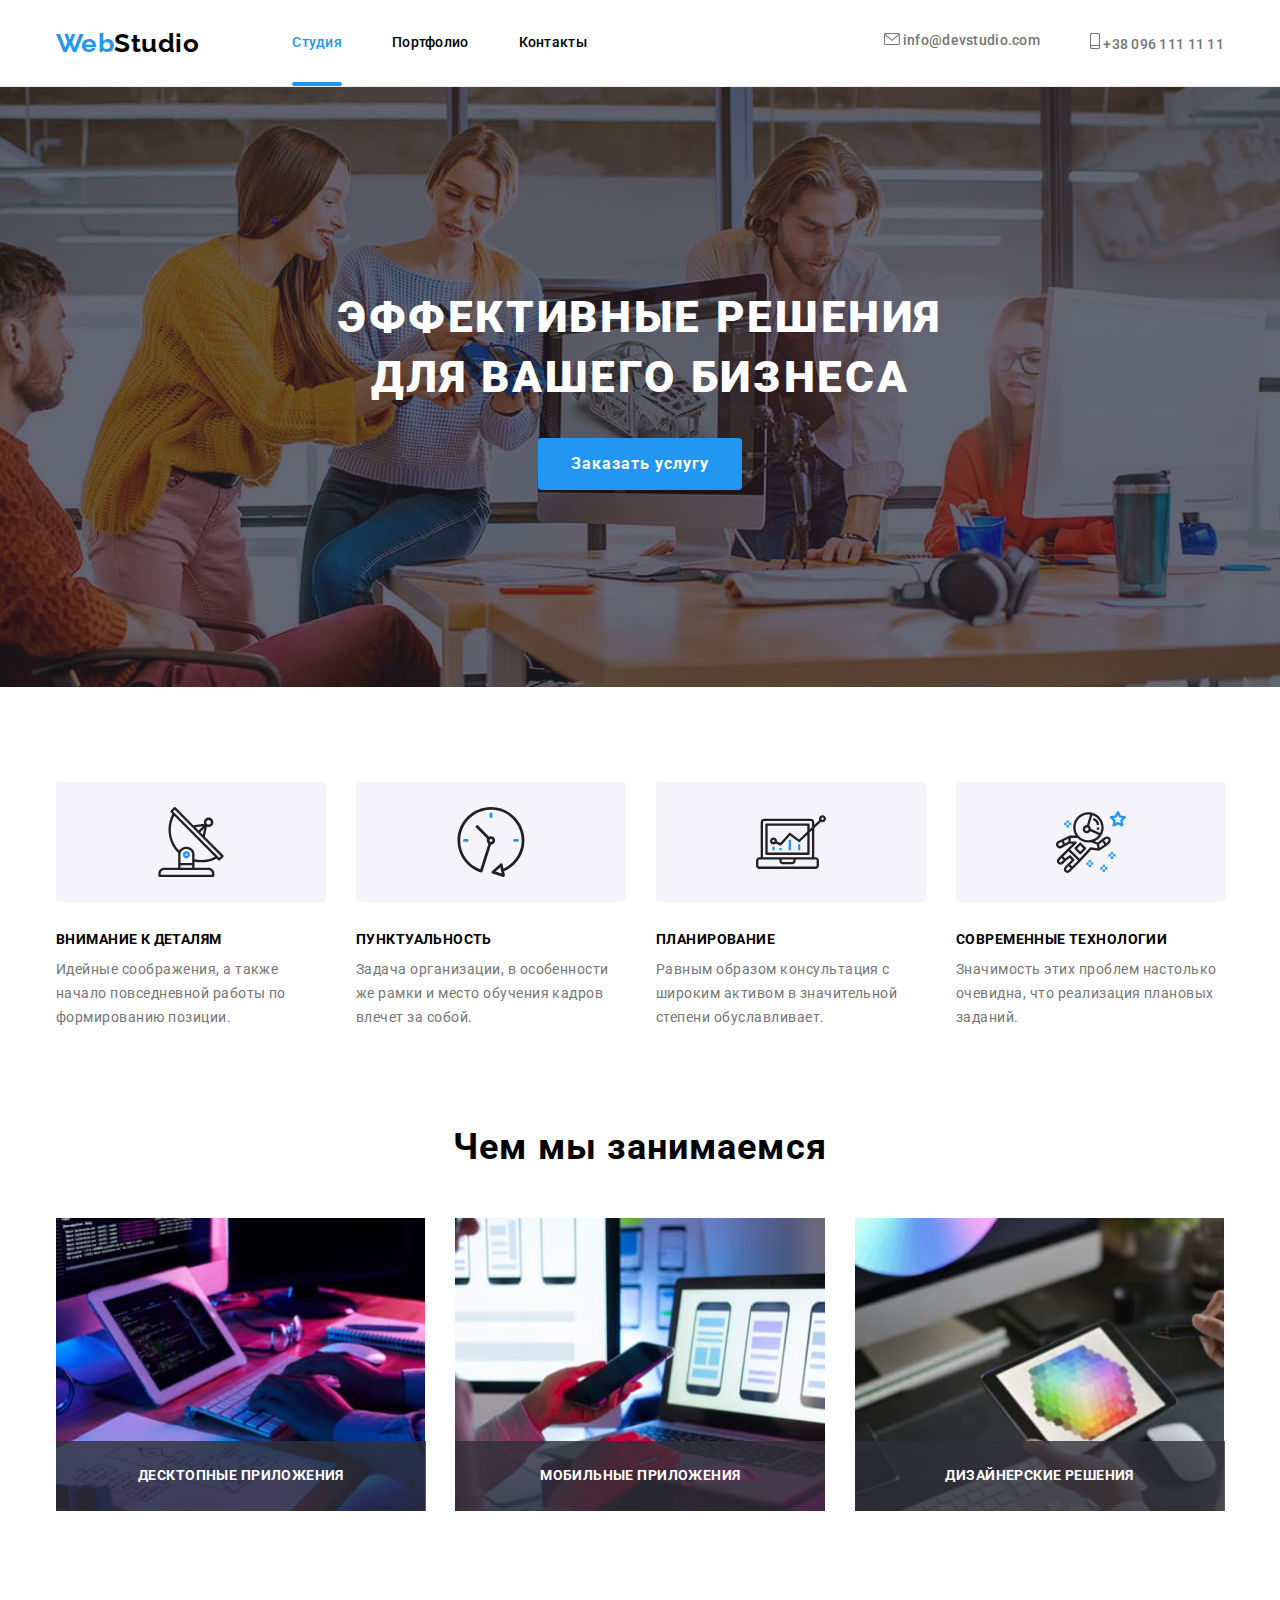
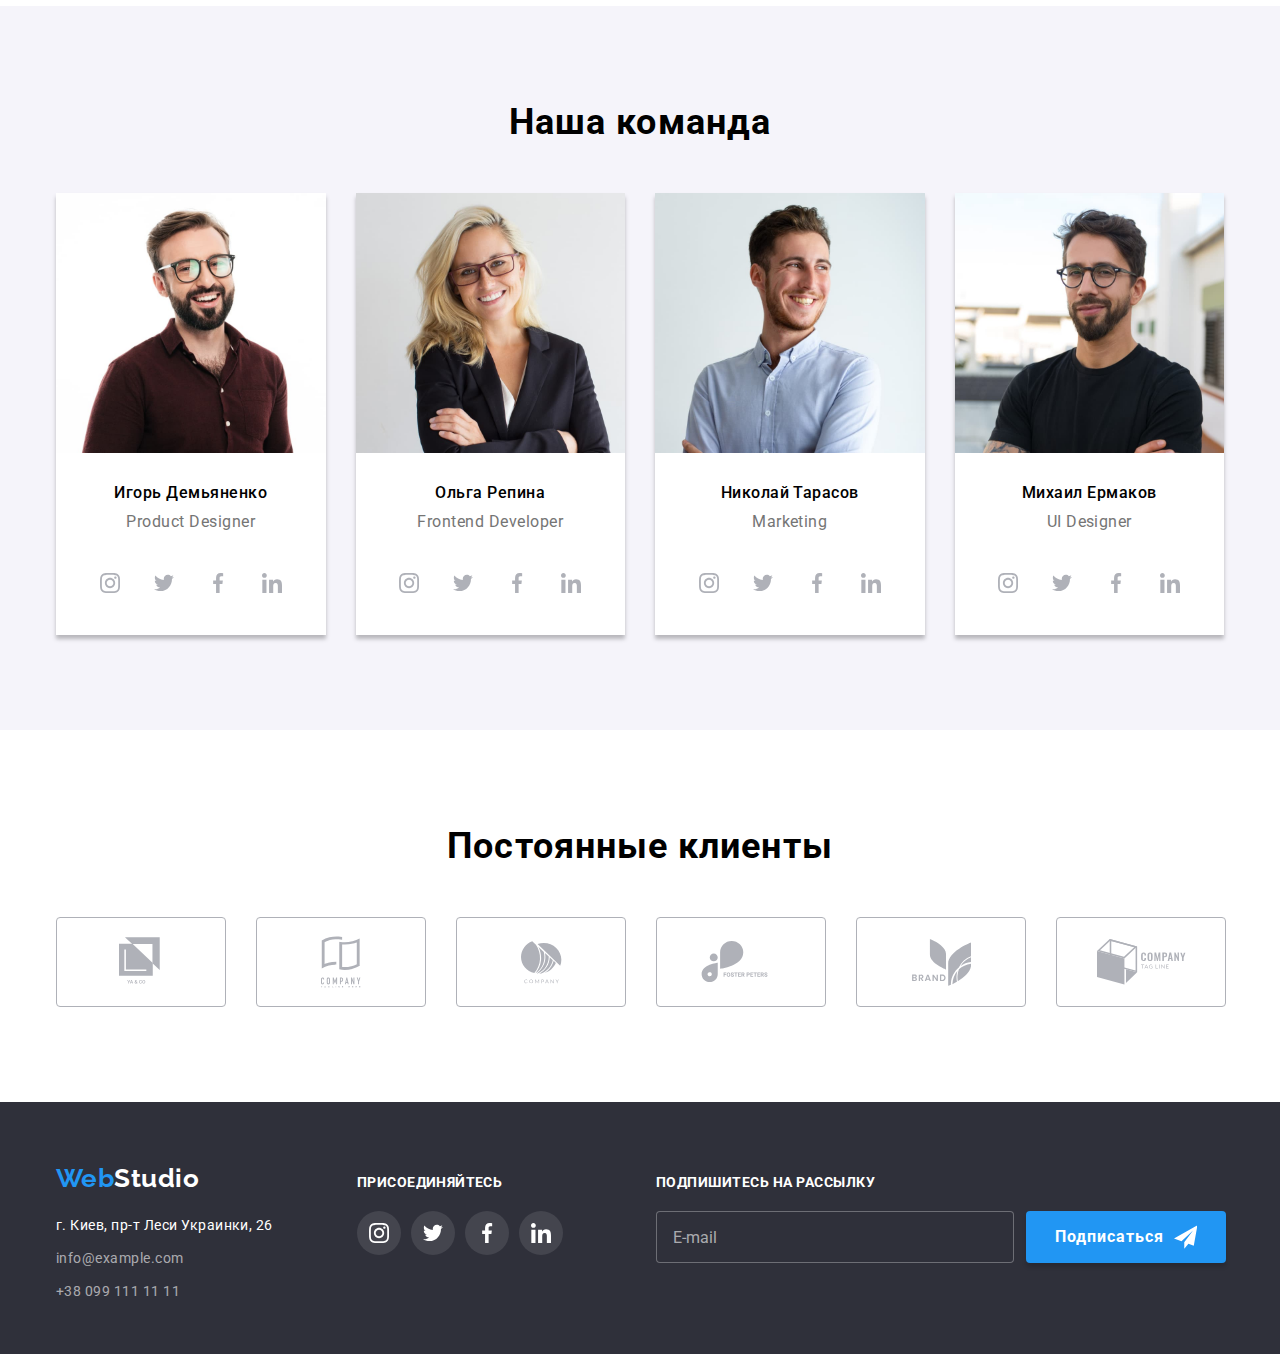
==== index.html @ c811839e "commit-1" ====
<!DOCTYPE html>
<html lang="ru">
<head>
    <meta charset="UTF-8">
    <meta name="viewport" content="width=device-width, initial-scale=1.0">
    <title>goit-markup-hw-06</title>
    <link rel="stylesheet" href="./css/modern-normalize.css" />
    <link rel="preconnect" href="https://fonts.gstatic.com">
    <link
        href="https://fonts.googleapis.com/css2?family=Raleway:wght@400;700&family=Roboto:wght@400;500;700;900&display=swap"
        rel="stylesheet">
    <link rel="stylesheet" href="./css/common.css" />
    <link rel="stylesheet" href="./css/styles.css" />
</head>
<body>
    <header class="header">
        <div class="container">
            <nav class="main-nav">
                <a href="#" class="logo">Web<Span class="logo-header">Studio</span></a>
                <ul class="site-nav list">
                    <li class="item-nav">
                        <a href="#studio" class="link current">Студия</a>
                    </li>
                    <li class="item-nav">
                        <a href="./portfolio.html" class="link">Портфолио</a>
                    </li>
                    <li class="item-nav">
                        <a href="#kontakts" class="link">Контакты</a>
                    </li>
                </ul>
                <ul class="auth-nav list">
                    <li class="item-nav">
                        <a href="mailto:info@devstudio.com" class="link-nav">
                            <svg class="header-icon" width="16" height="12">
                                <use href="./images/icons.svg/symbol-defs.svg#icon-envelope"></use>
                            </svg>
                            info@devstudio.com</a>
                    </li>
                    <li class="item-nav">
                        <a href="tel:+380961111111" class="link-nav">
                            <svg class="header-icon" width="10" height="16">
                                <use href="./images/icons.svg/symbol-defs.svg#icon-smartphone"></use>
                            </svg>
                            +38 096 111 11 11</a>
                    </li>
                </ul>
            </nav>
        </div>
    </header>
    <main>
        <section class="hero">
            <div class="container">
                <h1 class="title">Эффективные решения <br /> для вашего бизнеса</h1>
                <button type="button" class="title-button" data-modal-open>Заказать услугу</button>
                <div class="backdrop is-hidden" data-modal>
                    <div class="modal">
                        <button class="close-icon" data-modal-close>
                            <svg width="18" height="18">
                                <use href="./images/icons.svg/symbol-defs.svg#icon-close-black"></use>
                            </svg>
                        </button>
                        <form class="form js-speaker-form" autocomplete="off">
                            <p class="form-title">Оставьте свои данные, мы вам перезвоним</p>
                            <div class="form-field">
                                <label for="name" class="form-label">Имя</label>
                                <div class="form-modal">
                                    <input class="form-input" type="text" name="user-name" id="name" />
                                    <span class="person-icon">
                                        <svg width="18" height="18">
                                        <use href="./images/icons.svg/symbol-defs.svg#icon-person-black-18dp-1"></use>
                                        </svg>
                                    </span>
                                </div>
                            </div>
                            <div class="form-field">
                                <label for="tel">Телефон</label>
                                <div class="form-modal">
                                    <input class="form-input" type="tel" name="tel" id="tel" />
                                    <span class="person-icon">
                                        <svg width="18" height="18">
                                            <use href="./images/icons.svg/symbol-defs.svg#icon-phone-black-18dp-1"></use>
                                        </svg>
                                    </span>
                                </div>
                            </div>
                            <div class="form-field">
                                <label for="mail">Почта</label>
                                <div class="form-modal">
                                    <input class="form-input" type="email" name="mail" id="mail" />
                                    <span class="person-icon">
                                        <svg width="18" height="18">
                                            <use href="./images/icons.svg/symbol-defs.svg#icon-email-black-18dp-1"></use>
                                        </svg>
                                    </span>
                                </div>
                            </div>
                            <div class="form-field form-comment">
                                <label for="comment">Комментарий</label>
                                <textarea class="textarea" name="comment" id="comment" rows="8" placeholder="Введите текст"></textarea>
                            </div>
                            <div class="form-policy">
                                <label class="label">
                                    <input class="checkbox visually-hidden" type="checkbox" name="policy" id="policy" />                                   
                                    <svg class="checkbox-icon" width="16" height="15">
                                        <use href="./images/icons.svg/symbol-defs.svg#icon-icon-check-1"> </use>
                                    </svg>
                                </label>
                                <label class="check-policy" for="policy">Соглашаюсь с рассылкой и принимаю <a class="policy" href="">Условия договора</a>
                                </label>
                            </div>
                            <button type="submit" disabled>Отправить</button>
                        </form>
                    </div>
                </div>
            </div>
        </section>
        <section class="section-main">
            <div class="container">
                <ul class="list">
                    <li class="fora">
                        <div class="icon">
                            <svg class="fora-icon" width="70" height="70">
                                <use href="./images/icons.svg/symbol-defs.svg#icon-antenna-1"></use>
                            </svg>
                        </div>
                        <h3 class="small-title">Внимание к деталям</h3>
                        <p class="best">Идейные соображения, а также начало повседневной работы по формированию позиции.</p>
                    </li>
                    <li class="fora">
                        <div class="icon">
                            <svg class="fora-icon" width="70" height="70">
                                <use href="./images/icons.svg/symbol-defs.svg#icon-clock-1"></use>
                            </svg>
                        </div>
                        <h3 class="small-title">Пунктуальность</h3>
                        <p class="best">Задача организации, в особенности же рамки и место обучения кадров влечет за собой.</p>
                    </li>
                    <li class="fora">
                        <div class="icon">
                            <svg class="fora-icon" width="70" height="70">
                                <use href="./images/icons.svg/symbol-defs.svg#icon-diagram-1"></use>
                            </svg>
                        </div>
                        <h3 class="small-title">Планирование</h3>
                        <p class="best">Равным образом консультация с широким активом в значительной степени обуславливает.</p>
                    </li>
                    <li class="fora">
                        <div class="icon">
                            <svg class="fora-icon" width="70" height="70">
                                <use href="./images/icons.svg/symbol-defs.svg#icon-astronaut-1"></use>
                            </svg>
                        </div>
                        <h3 class="small-title">Современные технологии</h3>
                        <p class="best">Значимость этих проблем настолько очевидна, что реализация плановых заданий.</p>
                    </li>
                </ul>
            </div>
        </section>
        <section class="center">
            <div class="container">
                <h2 id="studio" class="mide-title">Чем мы занимаемся</h2>
                <ul class="list studio">
                    <li class="picture">
                        <img src="images/1.jpg" alt="руки на клавиатуре" width="370">
                        <div class="specific">
                            десктопные приложения
                        </div>
                    </li>
                    <li class="picture">
                        <img src="images/2.jpg" alt="со смартфоном в руке" width="370">
                        <div class="specific">
                            Мобильные приложения
                        </div>
                    </li>
                    <li class="picture">
                        <img src="images/3.jpg" alt="проект на планшете" width="370">
                        <div class="specific">
                            Дизайнерские решения
                        </div>
                    </li>
                </ul>
            </div>
        </section>
        <section class="team">
            <div class="container">
                <h2 class="mide-title">Наша команда</h2>
                <ul class="list our-team">
                    <li class="spets">
                        <img src="images/id.jpg" alt="Игорь Демьяненко" width="270">
                        <div class="vizitka">
                            <h3 class="name">Игорь Демьяненко</h3>
                            <p class="profil">Product Designer</p>
                        </div>
                        <ul class="list list-team">
                            <li class="social-item">
                                <a href="#" class="social-link">
                                    <svg class="social-icon" width="20" height="20">
                                        <use href="./images/icons.svg/symbol-defs.svg#icon-instagram-2"></use>
                                    </svg>
                                </a>
                            </li>
                            <li class="social-item">
                                <a href="#" class="social-link">
                                    <svg class="social-icon" width="20" height="20">
                                        <use href="./images/icons.svg/symbol-defs.svg#icon-twitter-1"></use>
                                    </svg>
                                </a>
                            </li>
                            <li class="social-item">
                                <a href="#" class="social-link">
                                    <svg class="social-icon" width="20" height="20">
                                        <use href="./images/icons.svg/symbol-defs.svg#icon-facebook-1"></use>
                                    </svg>
                                </a>
                            </li>
                            <li class="social-item">
                                <a href="#" class="social-link">
                                    <svg class="social-icon" width="20" height="20">
                                        <use href="./images/icons.svg/symbol-defs.svg#icon-linkedin-1"></use>
                                    </svg>
                                </a>
                            </li>
                        </ul>
                    </li>
                    <li class="spets">
                        <img src="images/or.jpg" alt="Ольга Репина" width="270">
                        <div class="vizitka">
                            <h3 class="name">Ольга Репина</h3>
                            <p class="profil">Frontend Developer</p>
                        </div>
                        <ul class="list list-team">
                            <li class="social-item">
                                <a href="#" class="social-link">
                                    <svg class="social-icon" width="20" height="20">
                                        <use href="./images/icons.svg/symbol-defs.svg#icon-instagram-2"></use>
                                    </svg>
                                </a>
                            </li>
                            <li class="social-item">
                                <a href="#" class="social-link">
                                    <svg class="social-icon" width="20" height="20">
                                        <use href="./images/icons.svg/symbol-defs.svg#icon-twitter-1"></use>
                                    </svg>
                                </a>
                            </li>
                            <li class="social-item">
                                <a href="#" class="social-link">
                                    <svg class="social-icon" width="20" height="20">
                                        <use href="./images/icons.svg/symbol-defs.svg#icon-facebook-1"></use>
                                    </svg>
                                </a>
                            </li>
                            <li class="social-item">
                                <a href="#" class="social-link">
                                    <svg class="social-icon" width="20" height="20">
                                        <use href="./images/icons.svg/symbol-defs.svg#icon-linkedin-1"></use>
                                    </svg>
                                </a>
                            </li>
                        </ul>
                    </li>
                    <li class="spets">
                        <img src="images/nt.jpg" alt="Николай Тарасов" width="270">
                        <div class="vizitka">
                            <h3 class="name">Николай Тарасов</h3>
                            <p class="profil">Marketing</p>
                        </div>
                        <ul class="list list-team">
                            <li class="social-item">
                                <a href="#" class="social-link">
                                    <svg class="social-icon" width="20" height="20">
                                        <use href="./images/icons.svg/symbol-defs.svg#icon-instagram-2"></use>
                                    </svg>
                                </a>
                            </li>
                            <li class="social-item">
                                <a href="#" class="social-link">
                                    <svg class="social-icon" width="20" height="20">
                                        <use href="./images/icons.svg/symbol-defs.svg#icon-twitter-1"></use>
                                    </svg>
                                </a>
                            </li>
                            <li class="social-item">
                                <a href="#" class="social-link">
                                    <svg class="social-icon" width="20" height="20">
                                        <use href="./images/icons.svg/symbol-defs.svg#icon-facebook-1"></use>
                                    </svg>
                                </a>
                            </li>
                            <li class="social-item">
                                <a href="#" class="social-link">
                                    <svg class="social-icon" width="20" height="20">
                                        <use href="./images/icons.svg/symbol-defs.svg#icon-linkedin-1"></use>
                                    </svg>
                                </a>
                            </li>
                        </ul>
                    </li>
                    <li class="spets">
                        <img src="images/me.jpg" alt="Михаил Ермаков" width="270">
                        <div class="vizitka">
                            <h3 class="name">Михаил Ермаков</h3>
                            <p class="profil">UI Designer</p>
                        </div>
                        <ul class="list list-team">
                            <li class="social-item">
                                <a href="#" class="social-link">
                                    <svg class="social-icon" width="20" height="20">
                                        <use href="./images/icons.svg/symbol-defs.svg#icon-instagram-2"></use>
                                    </svg>
                                </a>
                            </li>
                            <li class="social-item">
                                <a href="#" class="social-link">
                                    <svg class="social-icon" width="20" height="20">
                                        <use href="./images/icons.svg/symbol-defs.svg#icon-twitter-1"></use>
                                    </svg>
                                </a>
                            </li>
                            <li class="social-item">
                                <a href="#" class="social-link">
                                    <svg class="social-icon" width="20" height="20">
                                        <use href="./images/icons.svg/symbol-defs.svg#icon-facebook-1"></use>
                                    </svg>
                                </a>
                            </li>
                            <li class="social-item">
                                <a href="#" class="social-link">
                                    <svg class="social-icon" width="20" height="20">
                                        <use href="./images/icons.svg/symbol-defs.svg#icon-linkedin-1"></use>
                                    </svg>
                                </a>
                            </li>
                        </ul>
                    </li>
                </ul>
            </div>
        </section>
        <section class="constant-clients">
            <div class="container">
                <h2 class="title-clients">Постоянные клиенты</h2>
                <ul class="list clients">
                    <li class="company">
                        <a href="#" class="logocompany">
                            <svg class="logocompany-icon" width="45" height="50">
                                <use href="./images/icons.svg/symbol-defs.svg#icon-logo-1"></use>
                            </svg>
                        </a>
                    </li>
                    <li class="company">
                        <a href="#" class="logocompany">
                            <svg class="logocompany-icon" width="40" height="52">
                                <use href="./images/icons.svg/symbol-defs.svg#icon-logo-2"></use>
                            </svg>
                        </a>
                    </li>
                    <li class="company">
                        <a href="#" class="logocompany">
                            <svg class="logocompany-icon" width="41" height="43">
                                <use href="./images/icons.svg/symbol-defs.svg#icon-logo-3"></use>
                            </svg>
                        </a>
                    </li>
                    <li class="company">
                        <a href="#" class="logocompany">
                            <svg class="logocompany-icon" width="80" height="42">
                                <use href="./images/icons.svg/symbol-defs.svg#icon-logo-4"></use>
                            </svg>
                        </a>
                    </li>
                    <li class="company">
                        <a href="#" class="logocompany">
                            <svg class="logocompany-icon" width="59" height="47">
                                <use href="./images/icons.svg/symbol-defs.svg#icon-logo-5"></use>
                            </svg>
                        </a>
                    </li>
                    <li class="company">
                        <a href="#" class="logocompany">
                            <svg class="logocompany-icon" width="89" height="46">
                                <use href="./images/icons.svg/symbol-defs.svg#icon-logo-6"></use>
                            </svg>
                        </a>
                    </li>
                </ul>
            </div>
        </section>
    </main>
    <footer class="down">
        <div class="container">    
            <div class="atribut">
                <a href="#" class="logo">Web<Span class="logo-footer">Studio</span></a>
                <address class="contacts-links"> 
                    <p id="kontakts"><a href="#" class="address">г. Киев, пр-т Леси Украинки, 26</a> </p>
                    <ul class="list footer">
                        <li class="footer-mail">
                            <a href="mailto:info@example.com" class="kontakts-down">info@example.com</a>
                        </li>
                        <li class="footer-mail">
                            <a href="tel:+380991111111" class="kontakts-down">+38 099 111 11 11</a>
                        </li>
                    </ul>
                </address>
            </div>
            <div class="social">
                <h3 class="provide">присоединяйтесь</h3>
                <ul class="list list-team">
                    <li class="social-footer">
                        <a href="#" class="social-team">
                            <svg class="footer-icon" width="20" height="20">
                                <use href="./images/icons.svg/symbol-defs.svg#icon-instagram-2"></use>
                            </svg>
                        </a>
                    </li>
                    <li class="social-footer">
                        <a href="#" class="social-team">
                            <svg class="footer-icon" width="20" height="20">
                                <use href="./images/icons.svg/symbol-defs.svg#icon-twitter-1"></use>
                            </svg>
                        </a>
                    </li>
                    <li class="social-footer">
                        <a href="#" class="social-team">
                            <svg class="footer-icon" width="20" height="20">
                                <use href="./images/icons.svg/symbol-defs.svg#icon-facebook-1"></use>
                            </svg>
                        </a>
                    </li>
                    <li class="social-footer">
                        <a href="#" class="social-team">
                            <svg class="footer-icon" width="20" height="20">
                                <use href="./images/icons.svg/symbol-defs.svg#icon-linkedin-1"></use>
                            </svg>
                        </a>
                    </li>
                </ul>
            </div>
            <form class="js-speaker-form form-link">
                <p class="form-footer">Подпишитесь на рассылку</p>            
                <div class="form-email">
                    <label for="email"></label>
                    <input type="email" name="mail" id="email" placeholder="E-mail"/>
                        
                    <button class="footer-button" type="submit">Подписаться
                        <svg class="send-icon" width="24" height="24">
                            <use href="./images/icons.svg/symbol-defs.svg#icon-icon-send"></use>
                        </svg>
                    </button>
                </div>
            </form>
        </div>
    </footer>
    <script src="./js/modal.js"></script>
    <!-- вставка, чтоб не отправлялись формы -->
    <script>
        (() => {
            document
                .querySelector('.js-speaker-form')
                .addEventListener('submit', e => {
                    e.preventDefault();

                    new FormData(e.currentTarget).forEach((value, name) =>
                        console.log('${name}: ${value}'),
                    );
                });
        })();
    </script>
</body>
</html>
---- css/common.css ----
html {
  box-sizing: border-box;
}

*,
*::before,
*::after {
  box-sizing: inherit;
}

* {
  margin: 0;
  padding: 0;
}

:root {
  --white-text: rgba(255, 255, 255, 1);
  --blue: rgba(33, 150, 243, 1);
  --blue-portfolio: rgba(33, 150, 243, 0.9);
  --grey-text: rgba(117, 117, 117, 1);
  --grey-light-background: rgba(245, 244, 250, 1);
  --grey-light-op60: rgba(255, 255, 255, 0.6);
  --black-background: rgba(47, 48, 58, 1);
  --grey-background: #f5f4fa;
  --blue-logo: #2196f3;
  --black-text: #000000;
  --border: rgba(236, 236, 236, 1);
  --border-portfolio: rgba(238, 238, 238, 1);
  --social-background: rgba(255, 255, 255, 0.1);
  --backdrop: rgba(0, 0, 0, 0.2);
  --grey-border-form: rgba(33, 33, 33, 0.2);
}

body {
  font-family: 'Roboto', sans-serif;
  letter-spacing: 0.03em;
}

.container {
  width: 1200px;
  margin: 0 auto;
  padding: 0 15px;
  border: 1px solid transparent;
}

.list {
  list-style: none;
  font-weight: 500;
  margin-top: 0;
  margin-bottom: 0;
  display: flex;
}

.header {
  background-color: #ffffff;
  border-bottom-width: 1px;
  border-bottom-style: solid;
  border-color: var(--border);
}

.main-nav {
  display: flex;
  align-items: center;
}

.logo {
  font-family: 'Raleway', sans-serif;
  font-weight: 700;
  font-size: 26px;
  line-height: 1.19;
  color: var(--blue-logo);
}

.logo-header,
.link {
  color: var(--black-text);
}

.site-nav {
  display: flex;
  margin-left: 93px;
  padding: 0;
}

.auth-nav {
  display: flex;
  margin-left: auto;
}

.site-nav .item-nav {
  margin-right: 50px;
}

.auth-nav .item-nav + .item-nav {
  margin-left: 50px;
}

.site-nav .link {
  display: block;
  padding-top: 32px;
  padding-bottom: 32px;
  color: var(--black-text);
  transition: color 250ms cubic-bezier(0.4, 0, 0.2, 1);
}

.site-nav .link:hover,
.site-nav .link:focus,
.auth-nav .link-nav:hover,
.auth-nav .link-nav:focus,
.logo:hover {
  color: var(--blue);
}

.link,
.link-nav {
  font-weight: 500;
  font-size: 14px;
  line-height: 1.14;
  letter-spacing: 0.02em;
}

.auth-nav .link-nav {
  display: block;
  padding-top: 32px;
  padding-bottom: 32px;
  color: var(--grey-text);
  transition: color 250ms cubic-bezier(0.4, 0, 0.2, 1);
}

.header-icon {
  fill: currentColor;
  transition: fill 250ms cubic-bezier(0.4, 0, 0.2, 1);
}

.header-icon:hover,
.header-icon:focus {
  fill: currentColor;
}

.site-nav .link.current,
.auth-nav .link-nav.current {
  color: var(--blue);
}

.current {
  position: relative;
}

.current::after {
  content: '';
  position: absolute;
  left: 0;
  bottom: -3px;
  display: block;
  width: 100%;
  height: 4px;
  background-color: var(--blue);
  border-radius: 2px;
}

.backdrop {
  position: fixed;
  top: 0;
  left: 0;
  width: 100%;
  height: 100%;
  background-color: var(--backdrop);
  z-index: 1;

  opacity: 1;
  transition: opacity 250ms cubic-bezier(0.4, 0, 0.2, 1);
}

.backdrop.is-hidden {
  opacity: 0;
  pointer-events: none;
}

.backdrop.is-hidden .modal {
  transform: translate(-50%, -50%) scale(0.9);
}

.modal {
  position: absolute;
  top: 50%;
  left: 50%;

  min-height: 581px;
  min-width: 528px;
  padding: 15px;

  background-color: #fff;
  transform: translate(-50%, -50%) scale(1);
  transition: transform 250ms cubic-bezier(0.4, 0, 0.2, 1);
}

.close-icon {
  transition: fill 250ms cubic-bezier(0.4, 0, 0.2, 1);
}

.close-icon:hover,
.close-icon:focus {
  fill: var(--blue);
}

.form {
  width: 528px;
  /* outline: 1px solid var(--grey-background); */
  margin-left: auto;
  margin-right: auto;
  padding: 40px;
}

.form-title {
  margin-top: 0;
  margin-bottom: 12px;
  font-weight: 700;
  font-size: 20px;
  line-height: 1.15;
  text-align: center;
  color: rgba(33, 33, 33, 1);
}

.form-field {
  display: flex;
  flex-direction: column;
  margin-bottom: 10px;
}

.form-field label {
  margin-bottom: 4px;
  text-align: left;
  font-weight: 400;
  font-size: 12px;
  line-height: 1.17;
  letter-spacing: 0.01em;
  color: var(--grey-text);
}

.form-modal {
  position: relative;
}

.form-field .form-input {
  margin: 0;
  padding: 10px 42px;
  border: 1px solid var(--grey-border-form);
  border-radius: 4px;
  font-size: 100%;
  width: 100%;
  transition: border-color 250ms cubic-bezier(0.4, 0, 0.2, 1);
}

.form-input:hover,
.form-input:focus {
  border-color: var(--blue);
}

.form-input:hover ~ .person-icon,
.form-input:focus ~ .person-icon {
  fill: var(--blue);
}

.person-icon {
  position: absolute;
  top: 50%;
  left: 15px;
  transform: translateY(-50%);

  display: inline-block;
  width: 18px;
  height: 18px;
  background-color: var(--white-text);
}

textarea {
  resize: none;
  transition: background-color 250ms cubic-bezier(0.4, 0, 0.2, 1);
}

.form-field textarea {
  margin: 0;
  padding: 12px 16px;
  border: 1px solid var(--grey-border-form);
  border-radius: 4px;
  font-size: 20px;
}

.form-field textarea::placeholder {
  text-align: left;
  font-weight: 400;
  font-size: 12px;
  line-height: 1.17;
  letter-spacing: 0.01em;
  color: rgba(117, 117, 117, 0.5);
}

.textarea:hover,
.textarea:focus {
  border-color: var(--blue);
}

.form-policy {
  display: flex;
  padding-left: 20px;
}

.label {
  display: flex;
  align-items: center;
  position: relative;
}

.form-policy label {
  margin-bottom: 4px;
  font-weight: 400;
  font-size: 14px;
  line-height: 1.71;
  letter-spacing: 0.03em;
  color: #757575;
  align-items: center;
  text-align: center;
  text-align: left;
}

.checkbox-icon {
  position: absolute;
  top: 50%;
  transform: translateY(-50%);

  display: inline-block;
  width: 16px;
  height: 15px;
  background-color: var(--white-text);

  cursor: pointer;
  border: 2px solid rgba(33, 33, 33, 1);
  border-radius: 2px;
}

.checkbox-icon use {
  display: none;
}

.checkbox:checked + .checkbox-icon {
  border: none;
}

.checkbox:checked + .checkbox-icon use {
  display: block;
}

.check-policy {
  display: flex;
  margin-left: 10px;
}

.check-policy a {
  text-decoration: underline;
  color: var(--blue);
}

.form button {
  font-weight: 700;
  font-size: 16px;
  line-height: 1.87;
  display: flex;
  align-items: center;
  text-align: center;
  letter-spacing: 0.06em;
  color: var(--white-text);
  background-color: var(--blue);
  border-radius: 4px;
  padding: 10px 55px;
  margin: 0 auto;
  min-width: 200px;
  border: 1px solid transparent;
  box-shadow: 0px 4px 4px rgba(0, 0, 0, 0.15);
}

button {
  font-family: inherit;
}

.logo-footer {
  color: #ffffff;
}

img {
  display: block;
  max-width: 100%;
  height: auto;
}

.address {
  display: block;
  color: var(--white-text);
  font-weight: 400;
  font-size: 14px;
  line-height: 1.71;
  margin-top: 20px;
}

.kontakts-down {
  color: var(--grey-light-op60);
  font-weight: 400;
  font-size: 14px;
  line-height: 1.71;
}

.footer-mail {
  margin-top: 9px;
}

.down {
  background-color: var(--black-background);
}

.down .container {
  max-width: 1600px;
  height: 252px;
  margin-left: auto;
  margin-right: auto;
  display: flex;
}

.atribut {
  padding: 60px 0;
}

.address {
  width: 231px;
}

.social {
  margin-left: 70px;
  padding-top: 72px;
  padding-bottom: 100px;
}

.footer {
  flex-direction: column;
}

.provide {
  color: var(--white-text);
  font-weight: 700;
  font-size: 14px;
  line-height: 1.14;
  letter-spacing: 0.03em;
  text-transform: uppercase;
  margin-bottom: 20px;
}

.list-team {
  display: flex;
  justify-content: center;
}

.social-footer + .social-footer {
  margin-left: 10px;
}

.social-team {
  width: 44px;
  height: 44px;
  display: flex;
  justify-content: center;
  align-items: center;
  border: none;
  color: var(--white-text);
  background-color: var(--social-background);
  border-radius: 50%;
  transition: color 250ms cubic-bezier(0.4, 0, 0.2, 1),
    background-color 250ms cubic-bezier(0.4, 0, 0.2, 1);
}

.social-team:hover,
.social-team:focus {
  color: var(--white-text);
  background-color: var(--blue);
}

.footer-icon {
  fill: currentColor;
}

.form-footer {
  margin-bottom: 20px;
  font-weight: 700;
  font-size: 14px;
  line-height: 1.14;
  text-transform: uppercase;
  color: var(--white-text);
}

.form-email {
  display: flex;
  justify-content: center;
}

.form-link {
  margin-left: 93px;
  padding-top: 72px;
  padding-bottom: 94px;
}

.form-link input {
  margin: 0;
  /* padding: 15px 16px; */
  border: 1px solid rgba(255, 255, 255, 0.3);
  border-radius: 4px;
  font-size: 20px;
  background-color: var(--black-background);
}

.form-link input::placeholder {
  display: flex;
  align-items: center;
  text-align: left;
  padding: 15px 16px;
  font-weight: 400;
  font-size: 16px;
  line-height: 1.25;
  color: var(--grey-light-op60);
}

.form-email input {
  width: 358px;
}

.footer-button {
  font-weight: 700;
  font-size: 16px;
  line-height: 1.87;
  display: flex;
  align-items: center;
  text-align: center;
  letter-spacing: 0.06em;
  color: var(--white-text);
  background-color: var(--blue);
  border-radius: 4px;
  padding: 10px 28px;
  margin-left: 12px;
  width: 200px;
  border: 1px solid transparent;
  box-shadow: 0px 4px 4px rgba(0, 0, 0, 0.15);
}

.send-icon {
  margin-left: 10px;
}
---- css/styles.css ----
/* Секция Hero  */
.title {
  color: var(--white-text);
  font-weight: 900;
  font-size: 44px;
  line-height: 1.36;
  text-align: center;
  letter-spacing: 0.06em;
  text-transform: uppercase;
  margin-top: 0;
  margin-bottom: 30px;
}

.title-button {
  color: var(--white-text);
  font-weight: 700;
  background-color: var(--blue);
  font-size: 16px;
  line-height: 1.88;
  display: flex;
  align-items: center;
  text-align: center;
  letter-spacing: 0.06em;
  border-radius: 4px;
  padding: 10px 32px;
  margin: 0 auto;
  min-width: 200px;
  border: 1px solid transparent;
}

.close-icon {
  position:absolute; 
  top:8px; 
  right: 8px;
  left: 100%;
  transform: translateX(-38px);
  display: flex;
  align-items: center;
  justify-content: center;
  background-color: #fff;
  border: 1px solid rgba(0, 0, 0, 0.1);
  border-radius: 50%;
  width: 30px;
  height: 30px;
}


.hero {
  background-color: var(--black-background);
  max-width: 1600px;
  height: 600px;
  margin-left: auto;
  margin-right: auto;
  padding-top: 200px;
  padding-bottom: 200px;
  align-items: center;
  text-align: center;
  background-image: linear-gradient(
      to right,
      rgba(47, 48, 58, 0.4),
      rgba(47, 48, 58, 0.4)
    ),
    url('../images/fon.jpg');
  background-repeat: no-repeat;
  background-position: center;
  background-size: cover;
}

.section-main,
.team,
.constant-clients {
  padding-top: 94px;
  padding-bottom: 94px;
}

.section-main .fora + .fora {
  margin-left: 30px;
}

.icon {
  width: 270px;
  height: 120px;
  padding: 25px 100px;
  background-color: var(--grey-light-background);
  border-radius: 4px;
}

.fora-icon {
  display: flex;
  justify-content: center;
  align-items: center;
}

.center {
  padding-bottom: 94px;
}

.studio {
  display: flex;
}

.picture {
  position: relative;
}

.studio .picture + .picture {
  margin-left: 30px;
}

.specific {
  position: absolute;
  bottom: 0;
  display: flex;
  width: 370px;
  height: 70px;
  justify-content: center;
  align-items: center;
  color: var(--white-text);
  font-weight: 700;
  font-size: 14px;
  line-height: 1.14;
  text-align: center;
  letter-spacing: 0.03em;
  text-transform: uppercase;
  background-color: rgba(47, 48, 58, 0.8);
}

.small-title {
  font-weight: 700;
  font-size: 14px;
  line-height: 1.14;
  letter-spacing: 0.03em;
  text-transform: uppercase;
  margin-top: 30px;
  margin-bottom: 10px;
}

.best {
  color: var(--grey-text);
  font-weight: 400;
  font-size: 14px;
  line-height: 1.71;
  margin-top: 0;
  margin-bottom: 0;
}

.team {
  background-color: var(--grey-light-background);
}

.mide-title,
.title-clients {
  font-size: 36px;
  line-height: 1.17;
  text-align: center;
  letter-spacing: 0.03em;
  margin-top: 0;
  margin-bottom: 50px;
}

.vizitka {
  padding-top: 30px;
  padding-bottom: 30px;
}

.our-team .spets + .spets {
  margin-left: 30px;
}

.spets {
  padding-bottom: 30px;
  background-color: var(--white-text);
  box-shadow: 0 4px 4px 0 rgba(0, 0, 0, 0.25);
}

.name {
  font-weight: 500;
  font-size: 16px;
  line-height: 1.19;
  text-align: center;
  margin-bottom: 10px;
}

.profil {
  color: var(--grey-text);
  font-weight: 400;
  font-size: 16px;
  line-height: 1.19;
  text-align: center;
}

.social-link {
  width: 44px;
  height: 44px;
  display: flex;
  justify-content: center;
  align-items: center;
  border-radius: 50%;
  color: rgba(175, 177, 184, 1);
  transition: color 250ms cubic-bezier(0.4, 0, 0.2, 1), background-color 250ms cubic-bezier(0.4, 0, 0.2, 1);
}

.social-link:hover,
.social-link:focus {
  background-color: var(--blue);
  color: var(--white-text);
}

.social-icon {
  fill: currentColor;
  display: flex;
  justify-content: center;
  align-items: center;
}

.social-item + .social-item {
  margin-left: 10px;
}

.clients {
  display: flex;
  padding: 0;
  margin: 0;
  list-style: none;
}

.company {
  display: block;
}

.clients .company + .company {
  margin-left: 30px;
}

.logocompany {
  display: flex;
  width: 170px;
  height: 90px;
  color: rgba(175, 177, 184, 1);
  border: 1px solid rgba(175, 177, 184, 1);
  border-radius: 4px;
  align-items: center;
  justify-content: center;
  transition: color 250ms cubic-bezier(0.4, 0, 0.2, 1), border 250ms cubic-bezier(0.4, 0, 0.2, 1);
}

.logocompany-icon {
  fill: currentColor;
  display: flex;
  justify-content: center;
  align-items: center;
  background-size: contain;
}

.logocompany:hover,
.logocompany:focus {
  color: var(--blue);
  border: 1px solid var(--blue);
}
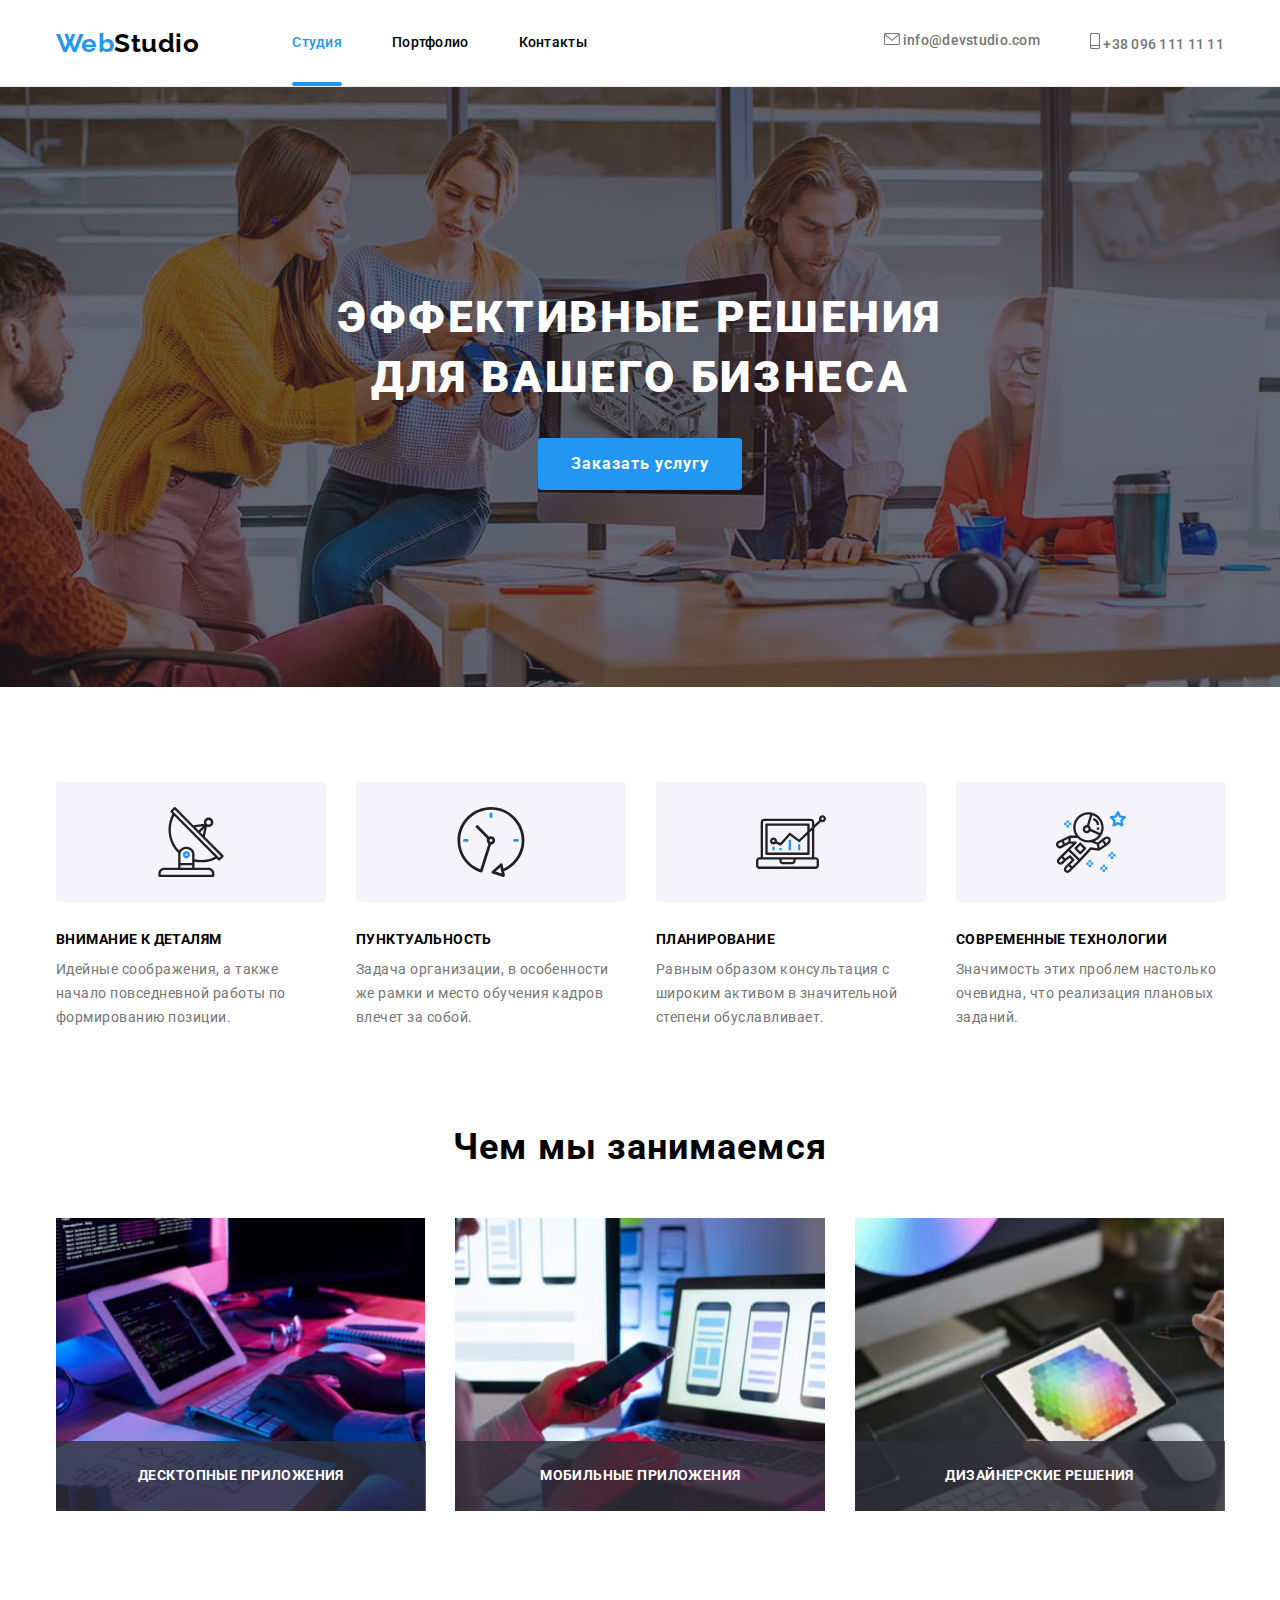
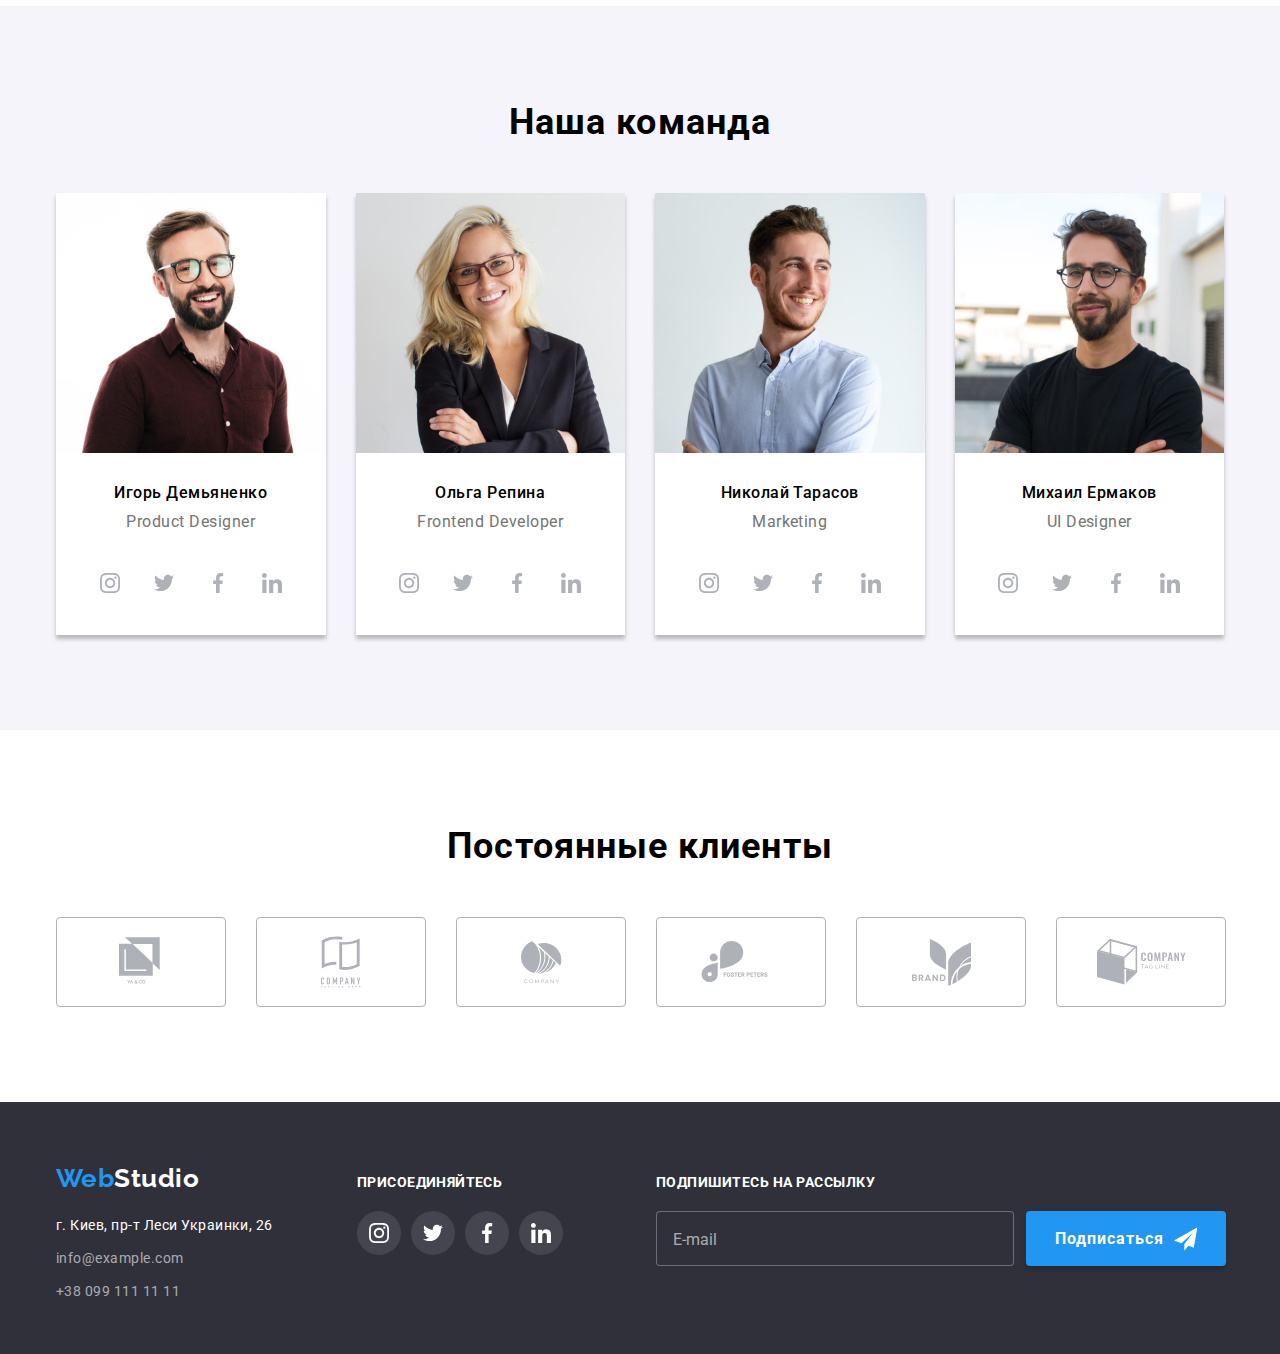
==== commit 609960bb: "commit-2" ====
--- a/index.html
+++ b/index.html
@@ -96,7 +96,7 @@
                             </div>
                             <div class="form-field form-comment">
                                 <label for="comment">Комментарий</label>
-                                <textarea class="textarea" name="comment" id="comment" rows="8" placeholder="Введите текст"></textarea>
+                                <textarea class="textarea" name="comment" id="comment" placeholder="Введите текст"></textarea>
                             </div>
                             <div class="form-policy">
                                 <label class="label">
@@ -439,7 +439,7 @@
                 <p class="form-footer">Подпишитесь на рассылку</p>            
                 <div class="form-email">
                     <label for="email"></label>
-                    <input type="email" name="mail" id="email" placeholder="E-mail"/>
+                    <input class="footer-input" type="email" name="mail" id="email" placeholder="E-mail"/>
                         
                     <button class="footer-button" type="submit">Подписаться
                         <svg class="send-icon" width="24" height="24">
--- a/css/common.css
+++ b/css/common.css
@@ -186,8 +186,8 @@
   left: 50%;
 
   min-height: 581px;
-  min-width: 528px;
-  padding: 15px;
+  width: 528px;
+  padding: 40px;
 
   background-color: #fff;
   transform: translate(-50%, -50%) scale(1);
@@ -204,11 +204,11 @@
 }
 
 .form {
-  width: 528px;
+  /* width: 528px; */
   /* outline: 1px solid var(--grey-background); */
   margin-left: auto;
   margin-right: auto;
-  padding: 40px;
+  /* padding: 40px; */
 }
 
 .form-title {
@@ -281,6 +281,7 @@
 .form-field textarea {
   margin: 0;
   padding: 12px 16px;
+  min-height: 120px;
   border: 1px solid var(--grey-border-form);
   border-radius: 4px;
   font-size: 20px;
@@ -302,7 +303,7 @@
 
 .form-policy {
   display: flex;
-  padding-left: 20px;
+  padding-left: 15px;
 }
 
 .label {
@@ -352,7 +353,7 @@
 
 .check-policy {
   display: flex;
-  margin-left: 10px;
+  margin-left: 8px;
 }
 
 .check-policy a {
@@ -372,7 +373,9 @@
   background-color: var(--blue);
   border-radius: 4px;
   padding: 10px 55px;
-  margin: 0 auto;
+  margin-left: auto;
+  margin-right: auto;
+  margin-top: 30px;
   min-width: 200px;
   border: 1px solid transparent;
   box-shadow: 0px 4px 4px rgba(0, 0, 0, 0.15);
@@ -507,10 +510,11 @@
 
 .form-link input {
   margin: 0;
-  /* padding: 15px 16px; */
+  padding: 15px 16px;
   border: 1px solid rgba(255, 255, 255, 0.3);
   border-radius: 4px;
   font-size: 20px;
+  color: var(--white-text);
   background-color: var(--black-background);
 }
 
@@ -518,7 +522,7 @@
   display: flex;
   align-items: center;
   text-align: left;
-  padding: 15px 16px;
+  /* padding: 15px 16px; */
   font-weight: 400;
   font-size: 16px;
   line-height: 1.25;
